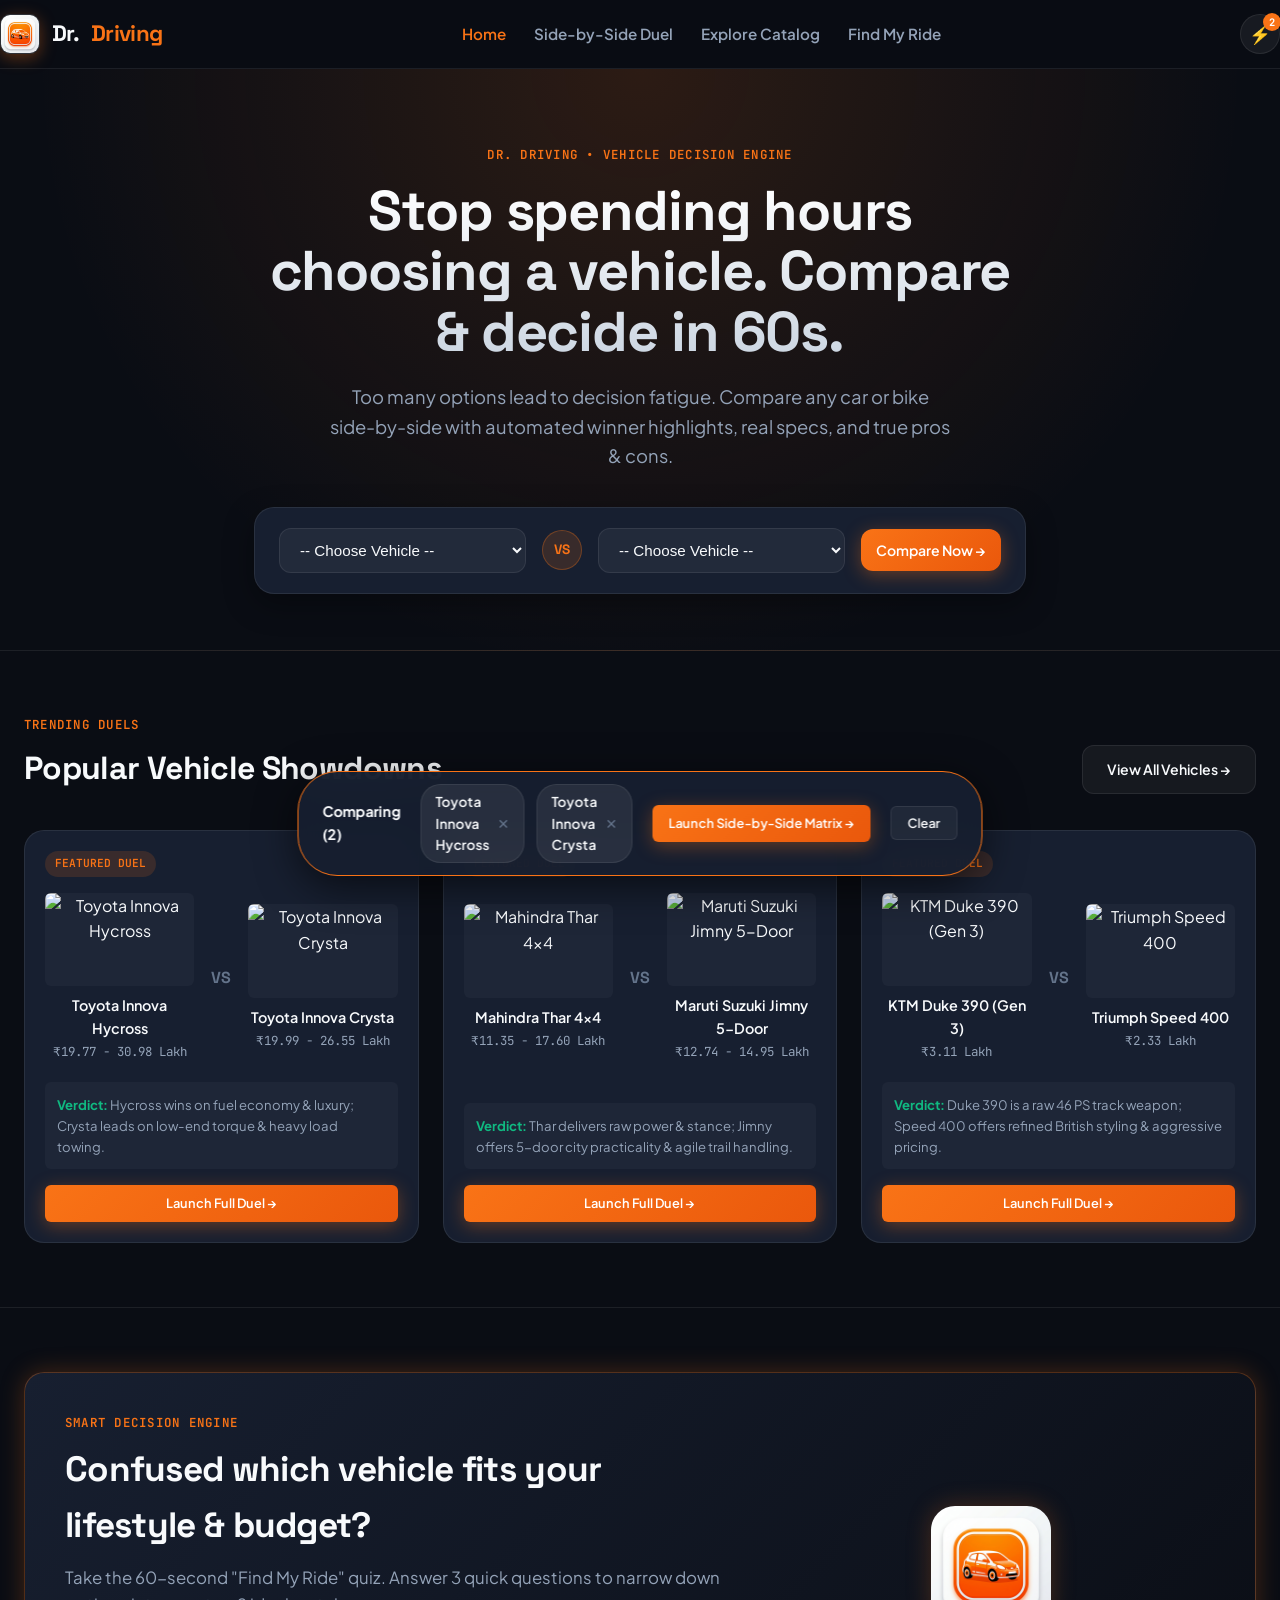
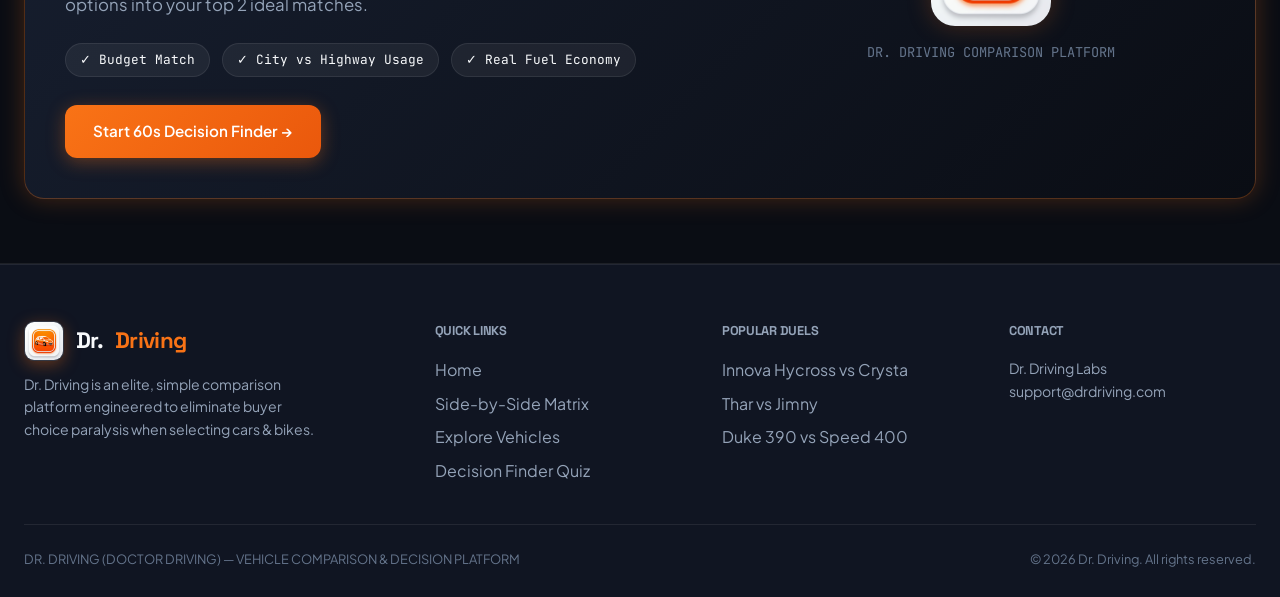
==== index.html @ 9f6557bc "added a readme file" ====
<!DOCTYPE html>
<html lang="en">
<head>
<meta charset="UTF-8">
<meta name="viewport" content="width=device-width, initial-scale=1.0">
<title>Dr. Driving — Compare Vehicles & Decide Instantly</title>
<meta name="description" content="Dr. Driving (Doctor Driving) - Side-by-side vehicle comparison engine. Compare cars and bikes with real specs, features, pros & cons, and winner highlights.">
<link rel="stylesheet" href="styles.css">
</head>
<body>

<header class="site-nav">
  <div class="wrap nav-inner">
    <a href="index.html" class="logo">
      <img src="logo.jpg" class="logo-img" alt="Dr. Driving Logo">
      Dr.<span>Driving</span>
    </a>
    <nav class="nav-links">
      <a href="index.html" class="active">Home</a>
      <a href="compare.html">Side-by-Side Duel</a>
      <a href="vehicles.html">Explore Catalog</a>
      <a href="quiz.html">Find My Ride</a>
    </nav>
    <div class="nav-tools">
      <button class="icon-btn" onclick="window.location.href='compare.html'" title="Compare Dock">
        ⚡
        <span class="compare-badge" data-compare-count>0</span>
      </button>
    </div>
  </div>
</header>

<section class="hero-sec">
  <div class="wrap hero-content">
    <span class="eyebrow">Dr. Driving • Vehicle Decision Engine</span>
    <h1 class="hero-title">Stop spending hours choosing a vehicle. Compare & decide in 60s.</h1>
    <p class="hero-desc">Too many options lead to decision fatigue. Compare any car or bike side-by-side with automated winner highlights, real specs, and true pros & cons.</p>
    
    <!-- Quick Versus Selector Bar -->
    <div class="quick-vs-bar">
      <div>
        <select id="quickV1" class="quick-vs-select"></select>
      </div>
      <div class="vs-badge">VS</div>
      <div>
        <select id="quickV2" class="quick-vs-select"></select>
      </div>
      <button class="btn primary" onclick="launchQuickVs()">Compare Now →</button>
    </div>
  </div>
</section>

<!-- FEATURED SHOWDOWNS -->
<section>
  <div class="wrap">
    <div class="sec-head">
      <div>
        <span class="eyebrow">Trending Duels</span>
        <h2 class="sec-title">Popular Vehicle Showdowns</h2>
      </div>
      <a href="vehicles.html" class="btn">View All Vehicles →</a>
    </div>
    <div class="showdown-grid" id="featuredShowdowns"></div>
  </div>
</section>

<!-- DECISION FINDER QUIZ TEASER -->
<section>
  <div class="wrap">
    <div class="quiz-teaser-card">
      <div>
        <span class="eyebrow" style="color:var(--primary)">Smart Decision Engine</span>
        <h2>Confused which vehicle fits your lifestyle & budget?</h2>
        <p>Take the 60-second "Find My Ride" quiz. Answer 3 quick questions to narrow down options into your top 2 ideal matches.</p>
        <div class="quiz-badge-row">
          <span class="quiz-pill">✓ Budget Match</span>
          <span class="quiz-pill">✓ City vs Highway Usage</span>
          <span class="quiz-pill">✓ Real Fuel Economy</span>
        </div>
        <a href="quiz.html" class="btn primary" style="padding:14px 28px;font-size:0.95rem;">Start 60s Decision Finder →</a>
      </div>
      <div style="text-align:center;">
        <img src="logo.jpg" style="width:120px;height:120px;border-radius:24px;margin:0 auto 16px;box-shadow:var(--shadow-glow);">
        <div class="mono" style="color:var(--text-dim);font-size:0.85rem;">DR. DRIVING COMPARISON PLATFORM</div>
      </div>
    </div>
  </div>
</section>

<!-- FLOATING DOCK -->
<div class="floating-compare-dock" id="floatingDock">
  <div style="font-weight:700;font-size:0.9rem;">Comparing (<span data-compare-count>0</span>)</div>
  <div class="dock-items-row" id="dockItemsRow"></div>
  <a href="compare.html" class="btn primary small">Launch Side-by-Side Matrix →</a>
  <button class="btn small" onclick="clearCompareList()">Clear</button>
</div>

<!-- VEHICLE MODAL -->
<div class="overlay" id="modalOverlay" onclick="closeVehicleModal()"></div>
<div class="modal-card" id="modalCard"></div>

<footer class="site-footer">
  <div class="wrap">
    <div class="footer-grid">
      <div>
        <div class="logo" style="margin-bottom:12px;">
          <img src="logo.jpg" class="logo-img" alt="Dr. Driving Logo">
          Dr.<span>Driving</span>
        </div>
        <p style="color:var(--text-muted);font-size:0.88rem;max-width:300px;">Dr. Driving is an elite, simple comparison platform engineered to eliminate buyer choice paralysis when selecting cars & bikes.</p>
      </div>
      <div>
        <h4 style="color:var(--text-muted);font-size:0.8rem;text-transform:uppercase;margin-bottom:16px;">Quick Links</h4>
        <a href="index.html" style="display:block;margin-bottom:8px;color:var(--text-muted);">Home</a>
        <a href="compare.html" style="display:block;margin-bottom:8px;color:var(--text-muted);">Side-by-Side Matrix</a>
        <a href="vehicles.html" style="display:block;margin-bottom:8px;color:var(--text-muted);">Explore Vehicles</a>
        <a href="quiz.html" style="display:block;color:var(--text-muted);">Decision Finder Quiz</a>
      </div>
      <div>
        <h4 style="color:var(--text-muted);font-size:0.8rem;text-transform:uppercase;margin-bottom:16px;">Popular Duels</h4>
        <a href="compare.html?v1=innova-hycross&v2=innova-crysta" style="display:block;margin-bottom:8px;color:var(--text-muted);">Innova Hycross vs Crysta</a>
        <a href="compare.html?v1=mahindra-thar&v2=suzuki-jimny" style="display:block;margin-bottom:8px;color:var(--text-muted);">Thar vs Jimny</a>
        <a href="compare.html?v1=ktm-duke-390&v2=triumph-speed-400" style="display:block;color:var(--text-muted);">Duke 390 vs Speed 400</a>
      </div>
      <div>
        <h4 style="color:var(--text-muted);font-size:0.8rem;text-transform:uppercase;margin-bottom:16px;">Contact</h4>
        <p style="color:var(--text-muted);font-size:0.88rem;">Dr. Driving Labs<br>support@drdriving.com</p>
      </div>
    </div>
    <div class="footer-bottom">
      <span>DR. DRIVING (DOCTOR DRIVING) — VEHICLE COMPARISON & DECISION PLATFORM</span>
      <span>© 2026 Dr. Driving. All rights reserved.</span>
    </div>
  </div>
</footer>

<script src="script.js"></script>
</body>
</html>
---- styles.css ----
@import url('https://fonts.googleapis.com/css2?family=Plus+Jakarta+Sans:wght@400;500;600;700;800&family=Space+Grotesk:wght@500;600;700;800&family=JetBrains+Mono:wght@400;500;600&display=swap');

:root {
  --bg-main: #0a0d14;
  --bg-surface: #101522;
  --bg-card: #171f30;
  --bg-card-hover: #1f2a40;
  --border-color: rgba(255, 255, 255, 0.08);
  --border-active: #f97316;
  
  --text-main: #f8fafc;
  --text-muted: #94a3b8;
  --text-dim: #64748b;
  
  --primary: #f97316;
  --primary-gradient: linear-gradient(135deg, #f97316 0%, #ea580c 100%);
  --accent-cyan: #38bdf8;
  --winner-green: #10b981;
  --winner-bg: rgba(16, 185, 129, 0.12);
  --winner-border: rgba(16, 185, 129, 0.35);
  --loser-red: #ef4444;
  --loser-bg: rgba(239, 68, 68, 0.08);
  --amber: #f59e0b;
  
  --radius-sm: 6px;
  --radius-md: 12px;
  --radius-lg: 20px;
  --shadow-glow: 0 0 25px rgba(249, 115, 22, 0.25);
  --shadow-card: 0 10px 30px rgba(0, 0, 0, 0.35);
}

* { box-sizing: border-box; margin: 0; padding: 0; }
html { scroll-behavior: smooth; }
body {
  background: var(--bg-main);
  color: var(--text-main);
  font-family: 'Plus Jakarta Sans', sans-serif;
  line-height: 1.6;
  -webkit-font-smoothing: antialiased;
  min-height: 100vh;
}

h1, h2, h3, h4, .brand-font {
  font-family: 'Space Grotesk', sans-serif;
  letter-spacing: -0.02em;
}

a { color: inherit; text-decoration: none; }
img { max-width: 100%; height: auto; display: block; }
button { font-family: inherit; cursor: pointer; border: none; outline: none; }

.wrap { max-width: 1280px; margin: 0 auto; padding: 0 24px; }
.mono { font-family: 'JetBrains Mono', monospace; }
.eyebrow {
  color: var(--primary);
  font-family: 'JetBrains Mono', monospace;
  font-size: 0.78rem;
  letter-spacing: 0.1em;
  text-transform: uppercase;
  font-weight: 600;
  display: block;
  margin-bottom: 8px;
}

/* ---------- SITE HEADER ---------- */
header.site-nav {
  position: sticky; top: 0; z-index: 100;
  background: rgba(10, 13, 20, 0.88);
  backdrop-filter: blur(16px);
  border-bottom: 1px solid var(--border-color);
}
.nav-inner {
  display: flex; align-items: center; justify-content: space-between;
  padding: 14px 0; gap: 20px;
}
.logo {
  font-family: 'Space Grotesk', sans-serif;
  font-size: 1.4rem; font-weight: 800; letter-spacing: -0.03em;
  display: flex; align-items: center; gap: 12px;
}
.logo-img {
  width: 40px; height: 40px; border-radius: 10px;
  object-fit: cover; box-shadow: 0 4px 16px rgba(249, 115, 22, 0.35);
  border: 1px solid rgba(255, 255, 255, 0.15);
  transition: transform 0.2s ease;
}
.logo:hover .logo-img { transform: scale(1.06) rotate(-2deg); }
.logo span { color: var(--primary); }

.nav-links { display: flex; gap: 28px; font-weight: 600; font-size: 0.95rem; }
.nav-links a { color: var(--text-muted); transition: all 0.2s; padding: 6px 0; }
.nav-links a:hover, .nav-links a.active { color: var(--text-main); }
.nav-links a.active { border-bottom: 2.5 solid var(--primary); color: var(--primary); }

.nav-tools { display: flex; align-items: center; gap: 14px; }

.icon-btn {
  background: rgba(255, 255, 255, 0.06); border: 1px solid var(--border-color);
  color: var(--text-main); width: 40px; height: 40px; border-radius: 50%;
  display: flex; align-items: center; justify-content: center;
  transition: all 0.2s; position: relative; font-size: 1.1rem;
}
.icon-btn:hover { background: rgba(255, 255, 255, 0.12); border-color: var(--primary); }

.compare-badge {
  position: absolute; top: -2px; right: -2px;
  background: var(--primary); color: #fff;
  font-family: 'JetBrains Mono', monospace; font-size: 0.65rem; font-weight: 700;
  width: 18px; height: 18px; border-radius: 50%;
  display: flex; align-items: center; justify-content: center;
}

/* ---------- BUTTONS ---------- */
.btn {
  display: inline-flex; align-items: center; justify-content: center; gap: 8px;
  font-family: 'Plus Jakarta Sans', sans-serif; font-size: 0.88rem; font-weight: 600;
  padding: 12px 24px; border-radius: var(--radius-md); border: 1px solid var(--border-color);
  background: rgba(255, 255, 255, 0.05); color: var(--text-main);
  transition: all 0.2s ease; cursor: pointer; white-space: nowrap;
}
.btn:hover { background: rgba(255, 255, 255, 0.12); border-color: rgba(255, 255, 255, 0.2); }
.btn.primary {
  background: var(--primary-gradient); border: none; color: #fff;
  box-shadow: 0 4px 18px rgba(249, 115, 22, 0.35);
}
.btn.primary:hover { transform: translateY(-2px); box-shadow: 0 8px 25px rgba(249, 115, 22, 0.5); }
.btn.small { padding: 8px 16px; font-size: 0.8rem; border-radius: var(--radius-sm); }
.btn.full { width: 100%; }

/* ---------- HERO SECTION ---------- */
.hero-sec {
  position: relative; padding: 76px 0 56px; overflow: hidden;
  background: radial-gradient(circle at 50% 0%, rgba(249, 115, 22, 0.14) 0%, rgba(10, 13, 20, 0) 70%);
  border-bottom: 1px solid var(--border-color);
}
.hero-content { max-width: 820px; margin: 0 auto; text-align: center; position: relative; z-index: 2; }
.hero-title {
  font-size: 3.5rem; font-weight: 800; line-height: 1.08; margin: 16px 0 20px;
  background: linear-gradient(180deg, #ffffff 0%, #cbd5e1 100%);
  -webkit-background-clip: text; -webkit-text-fill-color: transparent;
}
.hero-desc { color: var(--text-muted); font-size: 1.15rem; max-width: 620px; margin: 0 auto 36px; }

/* Quick Versus Bar */
.quick-vs-bar {
  background: var(--bg-card); border: 1px solid var(--border-color);
  border-radius: var(--radius-lg); padding: 20px 24px;
  box-shadow: var(--shadow-card); max-width: 900px; margin: 0 auto;
  display: grid; grid-template-columns: 1fr 40px 1fr 140px; gap: 16px; align-items: center;
}
.quick-vs-select {
  background: rgba(255, 255, 255, 0.05); border: 1px solid var(--border-color);
  color: var(--text-main); padding: 12px 16px; border-radius: var(--radius-md);
  font-size: 0.95rem; outline: none; width: 100%; cursor: pointer;
}
.quick-vs-select option { background: var(--bg-surface); color: var(--text-main); }
.vs-badge {
  width: 40px; height: 40px; background: rgba(249, 115, 22, 0.15);
  border: 1px solid rgba(249, 115, 22, 0.3); color: var(--primary);
  border-radius: 50%; font-family: 'Space Grotesk', sans-serif;
  font-weight: 800; font-size: 0.85rem; display: flex; align-items: center; justify-content: center;
  margin: 0 auto;
}

/* ---------- FEATURED SHOWDOWNS / CAROUSEL ---------- */
section { padding: 64px 0; border-bottom: 1px solid var(--border-color); }
.sec-head { display: flex; justify-content: space-between; align-items: flex-end; margin-bottom: 36px; gap: 20px; flex-wrap: wrap; }
.sec-title { font-size: 2rem; font-weight: 700; }
.sec-desc { color: var(--text-muted); font-size: 0.95rem; max-width: 480px; }

.showdown-grid { display: grid; grid-template-columns: repeat(3, 1fr); gap: 24px; }
.showdown-card {
  background: var(--bg-card); border: 1px solid var(--border-color);
  border-radius: var(--radius-lg); padding: 20px; transition: all 0.25s ease;
  display: flex; flex-direction: column; position: relative; overflow: hidden;
}
.showdown-card:hover {
  transform: translateY(-4px); border-color: rgba(249, 115, 22, 0.4);
  box-shadow: var(--shadow-glow);
}
.showdown-tag {
  align-self: flex-start; background: rgba(249, 115, 22, 0.15); color: var(--primary);
  font-family: 'JetBrains Mono', monospace; font-size: 0.7rem; font-weight: 600;
  padding: 4px 10px; border-radius: 20px; text-transform: uppercase; margin-bottom: 16px;
}
.vs-preview-row { display: grid; grid-template-columns: 1fr 30px 1fr; gap: 12px; align-items: center; margin-bottom: 20px; }
.vs-item { text-align: center; }
.vs-img {
  aspect-ratio: 16/10; border-radius: var(--radius-sm); overflow: hidden;
  background: rgba(255, 255, 255, 0.03); margin-bottom: 8px;
  display: flex; align-items: center; justify-content: center;
}
.vs-img img { width: 100%; height: 100%; object-fit: cover; }
.vs-item-name { font-weight: 600; font-size: 0.9rem; margin-bottom: 2px; }
.vs-item-price { font-family: 'JetBrains Mono', monospace; font-size: 0.78rem; color: var(--text-muted); }
.vs-divider { color: var(--text-dim); font-family: 'Space Grotesk', sans-serif; font-weight: 700; text-align: center; }

.showdown-verdict {
  background: rgba(255, 255, 255, 0.03); border-radius: var(--radius-sm);
  padding: 12px; font-size: 0.82rem; color: var(--text-muted); margin-top: auto; margin-bottom: 16px;
}
.showdown-verdict strong { color: var(--winner-green); }

/* ---------- DECISION FINDER QUIZ CARD ---------- */
.quiz-teaser-card {
  background: linear-gradient(135deg, #171f30 0%, #0a0d14 100%);
  border: 1px solid rgba(249, 115, 22, 0.3); border-radius: var(--radius-lg);
  padding: 40px; display: grid; grid-template-columns: 1.2fr 0.8fr; gap: 32px; align-items: center;
  box-shadow: var(--shadow-glow);
}
.quiz-teaser-card h2 { font-size: 2.2rem; margin-bottom: 12px; }
.quiz-teaser-card p { color: var(--text-muted); font-size: 1.05rem; margin-bottom: 24px; }
.quiz-badge-row { display: flex; gap: 12px; flex-wrap: wrap; margin-bottom: 28px; }
.quiz-pill {
  background: rgba(255, 255, 255, 0.06); border: 1px solid var(--border-color);
  padding: 6px 14px; border-radius: 20px; font-size: 0.8rem; font-family: 'JetBrains Mono', monospace;
}

/* ---------- CATALOG / VEHICLES PAGE ---------- */
.catalog-layout { display: grid; grid-template-columns: 260px 1fr; gap: 36px; align-items: start; }
.filters-sidebar {
  background: var(--bg-card); border: 1px solid var(--border-color);
  border-radius: var(--radius-lg); padding: 24px; position: sticky; top: 90px;
}
.filter-group { margin-bottom: 24px; }
.filter-group h4 {
  font-size: 0.82rem; text-transform: uppercase; letter-spacing: 0.08em;
  font-family: 'JetBrains Mono', monospace; color: var(--text-muted); margin-bottom: 12px;
}
.filter-option { display: flex; align-items: center; gap: 10px; font-size: 0.9rem; margin-bottom: 10px; cursor: pointer; color: var(--text-muted); }
.filter-option:hover { color: var(--text-main); }
.filter-option input[type="checkbox"], .filter-option input[type="radio"] { accent-color: var(--primary); }

.filter-input {
  width: 100%; background: rgba(255, 255, 255, 0.05); border: 1px solid var(--border-color);
  color: var(--text-main); padding: 10px 12px; border-radius: var(--radius-sm);
  font-size: 0.88rem; outline: none;
}
.filter-input:focus { border-color: var(--primary); }

.vehicle-grid { display: grid; grid-template-columns: repeat(3, 1fr); gap: 24px; }
.vehicle-card {
  background: var(--bg-card); border: 1px solid var(--border-color);
  border-radius: var(--radius-lg); overflow: hidden; display: flex; flex-direction: column;
  transition: all 0.25s ease; position: relative; cursor: pointer;
}
.vehicle-card:hover { transform: translateY(-4px); border-color: rgba(249, 115, 22, 0.4); box-shadow: var(--shadow-glow); }

.vehicle-media { aspect-ratio: 16/10; position: relative; background: #000; overflow: hidden; }
.vehicle-media img { width: 100%; height: 100%; object-fit: cover; transition: transform 0.3s ease; }
.vehicle-card:hover .vehicle-media img { transform: scale(1.05); }

.vehicle-category-chip {
  position: absolute; top: 12px; left: 12px;
  background: rgba(10, 13, 20, 0.88); backdrop-filter: blur(8px);
  color: var(--primary); font-family: 'JetBrains Mono', monospace; font-size: 0.68rem;
  padding: 4px 10px; border-radius: 4px; font-weight: 600; text-transform: uppercase;
}
.vehicle-body { padding: 20px; display: flex; flex-direction: column; gap: 10px; flex: 1; }
.vehicle-title { font-size: 1.15rem; font-weight: 600; }
.vehicle-price { font-family: 'JetBrains Mono', monospace; font-size: 1.1rem; font-weight: 700; color: var(--primary); }

.vehicle-specs-row {
  display: grid; grid-template-columns: repeat(3, 1fr); gap: 8px;
  background: rgba(255, 255, 255, 0.03); padding: 10px; border-radius: var(--radius-sm);
  margin-top: 4px; font-size: 0.75rem; text-align: center;
}
.spec-pill-label { color: var(--text-dim); display: block; font-size: 0.68rem; }
.spec-pill-val { font-weight: 600; color: var(--text-main); }

.vehicle-actions { display: flex; gap: 10px; margin-top: auto; padding-top: 12px; }

/* ---------- COMPARISON MATRIX PAGE (`compare.html`) ---------- */
.compare-selectors-bar {
  background: var(--bg-card); border: 1px solid var(--border-color);
  border-radius: var(--radius-lg); padding: 24px; margin-bottom: 32px;
}
.selectors-grid { display: grid; grid-template-columns: 1fr 1fr 1fr; gap: 20px; }
.selector-box label { display: block; font-family: 'JetBrains Mono', monospace; font-size: 0.78rem; color: var(--primary); margin-bottom: 8px; }

.compare-matrix-table {
  width: 100%; border-collapse: separate; border-spacing: 0;
  border: 1px solid var(--border-color); border-radius: var(--radius-lg); overflow: hidden;
  background: var(--bg-card);
}
.compare-matrix-table th, .compare-matrix-table td {
  padding: 16px 20px; border-bottom: 1px solid var(--border-color); border-right: 1px solid var(--border-color);
  vertical-align: top; text-align: left;
}
.compare-matrix-table th:last-child, .compare-matrix-table td:last-child { border-right: none; }
.compare-matrix-table tr:last-child td { border-bottom: none; }

.table-sec-header {
  background: rgba(249, 115, 22, 0.08); font-family: 'Space Grotesk', sans-serif;
  font-size: 1.05rem; font-weight: 700; color: var(--primary); text-transform: uppercase;
  letter-spacing: 0.05em; padding: 14px 20px !important;
}

.sticky-header-row th {
  position: sticky; top: 72px; z-index: 10;
  background: #182236; backdrop-filter: blur(10px);
}
.v-header-card { text-align: center; }
.v-header-img { width: 100%; height: 140px; object-fit: cover; border-radius: var(--radius-md); margin-bottom: 12px; }
.v-header-title { font-size: 1.25rem; font-weight: 700; margin-bottom: 4px; }
.v-header-price { font-family: 'JetBrains Mono', monospace; color: var(--primary); font-weight: 700; font-size: 1.1rem; }
.verdict-chip {
  display: inline-block; background: var(--winner-bg); color: var(--winner-green);
  border: 1px solid var(--winner-border); font-size: 0.72rem; font-weight: 700;
  padding: 4px 10px; border-radius: 20px; margin-top: 8px; text-transform: uppercase;
}

/* Winner & Loser cells */
td.is-winner { background: var(--winner-bg); color: var(--winner-green); font-weight: 700; }
td.is-winner::after { content: " ★ BEST"; font-size: 0.65rem; color: var(--winner-green); margin-left: 6px; }

.pros-list, .cons-list { list-style: none; padding: 0; font-size: 0.85rem; }
.pros-list li { color: var(--winner-green); margin-bottom: 6px; }
.pros-list li::before { content: "✓ "; font-weight: 800; }
.cons-list li { color: var(--loser-red); margin-bottom: 6px; }
.cons-list li::before { content: "✕ "; font-weight: 800; }

/* ---------- FLOATING COMPARE DOCK ---------- */
.floating-compare-dock {
  position: fixed; bottom: 24px; left: 50%; transform: translateX(-50%) translateY(120%);
  background: rgba(23, 31, 48, 0.95); backdrop-filter: blur(16px);
  border: 1px solid var(--primary); border-radius: 40px; padding: 12px 24px;
  box-shadow: 0 10px 40px rgba(0, 0, 0, 0.6); z-index: 180;
  display: flex; align-items: center; gap: 20px; transition: transform 0.3s ease;
}
.floating-compare-dock.open { transform: translateX(-50%) translateY(0); }
.dock-items-row { display: flex; align-items: center; gap: 12px; }
.dock-item-pill {
  background: rgba(255, 255, 255, 0.08); border: 1px solid var(--border-color);
  padding: 6px 14px; border-radius: 20px; font-size: 0.85rem; font-weight: 600;
  display: flex; align-items: center; gap: 8px;
}
.dock-item-pill button { background: none; color: var(--text-dim); font-size: 0.9rem; }
.dock-item-pill button:hover { color: var(--loser-red); }

/* ---------- QUIZ INTERACTIVE SHELL ---------- */
.quiz-container { max-width: 720px; margin: 60px auto; padding: 0 24px; }
.quiz-card {
  background: var(--bg-card); border: 1px solid var(--border-color);
  border-radius: var(--radius-lg); padding: 40px; box-shadow: var(--shadow-card);
}
.quiz-progress-track { height: 4px; background: rgba(255, 255, 255, 0.08); border-radius: 2px; margin-bottom: 36px; overflow: hidden; }
.quiz-progress-fill { height: 100%; background: var(--primary-gradient); width: 25%; transition: width 0.3s ease; }

.quiz-step { display: none; }
.quiz-step.active { display: block; }
.quiz-question { font-size: 1.8rem; font-weight: 700; margin-bottom: 24px; }

.options-grid { display: grid; grid-template-columns: 1fr 1fr; gap: 14px; margin-bottom: 36px; }
.quiz-opt-btn {
  background: rgba(255, 255, 255, 0.03); border: 1px solid var(--border-color);
  border-radius: var(--radius-md); padding: 20px; text-align: left;
  transition: all 0.2s ease; cursor: pointer; color: var(--text-main);
}
.quiz-opt-btn:hover { border-color: var(--primary); background: rgba(249, 115, 22, 0.05); }
.quiz-opt-btn.selected { border-color: var(--primary); background: rgba(249, 115, 22, 0.15); box-shadow: var(--shadow-glow); }
.quiz-opt-title { font-weight: 700; font-size: 1.05rem; margin-bottom: 4px; display: block; }
.quiz-opt-sub { font-size: 0.82rem; color: var(--text-muted); }

/* ---------- MODAL & DRAWER ---------- */
.overlay {
  position: fixed; inset: 0; background: rgba(10, 13, 20, 0.7); backdrop-filter: blur(6px);
  opacity: 0; pointer-events: none; transition: opacity 0.25s ease; z-index: 200;
}
.overlay.open { opacity: 1; pointer-events: auto; }

.modal-card {
  position: fixed; top: 50%; left: 50%; transform: translate(-50%, -50%) scale(0.95);
  width: 90%; max-width: 760px; max-height: 90vh; overflow-y: auto;
  background: var(--bg-card); border: 1px solid var(--border-color);
  border-radius: var(--radius-lg); padding: 36px; box-shadow: var(--shadow-card);
  opacity: 0; pointer-events: none; transition: all 0.25s ease; z-index: 201;
}
.modal-card.open { transform: translate(-50%, -50%) scale(1); opacity: 1; pointer-events: auto; }
.modal-close { position: absolute; top: 20px; right: 20px; background: rgba(255,255,255,0.06); color: var(--text-main); width: 32px; height: 32px; border-radius: 50%; font-size: 1rem; }

/* TOAST */
.toast-container { position: fixed; bottom: 24px; right: 24px; z-index: 300; display: flex; flex-direction: column; gap: 10px; pointer-events: none; }
.toast {
  background: var(--bg-surface); border: 1px solid var(--primary); color: var(--text-main);
  padding: 12px 20px; border-radius: var(--radius-md); font-family: 'JetBrains Mono', monospace; font-size: 0.82rem;
  box-shadow: var(--shadow-glow); display: flex; align-items: center; gap: 10px; animation: toastIn 0.3s ease;
}
@keyframes toastIn { from { opacity: 0; transform: translateY(12px); } to { opacity: 1; transform: translateY(0); } }

/* FOOTER */
footer.site-footer { background: var(--bg-surface); border-top: 1px solid var(--border-color); padding: 56px 0 28px; }
.footer-grid { display: grid; grid-template-columns: 1.5fr 1fr 1fr 1fr; gap: 40px; margin-bottom: 40px; }
.footer-bottom { border-top: 1px solid var(--border-color); padding-top: 24px; display: flex; justify-content: space-between; font-size: 0.8rem; color: var(--text-dim); }

/* RESPONSIVE */
.mobile-menu-btn { display: none; }
@media (max-width: 992px) {
  .hero-title { font-size: 2.5rem; }
  .quick-vs-bar { grid-template-columns: 1fr; text-align: center; }
  .vs-badge { margin: 8px auto; }
  .showdown-grid, .vehicle-grid { grid-template-columns: repeat(2, 1fr); }
  .catalog-layout { grid-template-columns: 1fr; }
  .quiz-teaser-card { grid-template-columns: 1fr; }
  .selectors-grid { grid-template-columns: 1fr; }
  .nav-links { display: none; }
  .mobile-menu-btn { display: flex; }
}

@media (max-width: 640px) {
  .showdown-grid, .vehicle-grid { grid-template-columns: 1fr; }
  .options-grid { grid-template-columns: 1fr; }
  .compare-matrix-table { display: block; overflow-x: auto; }
}
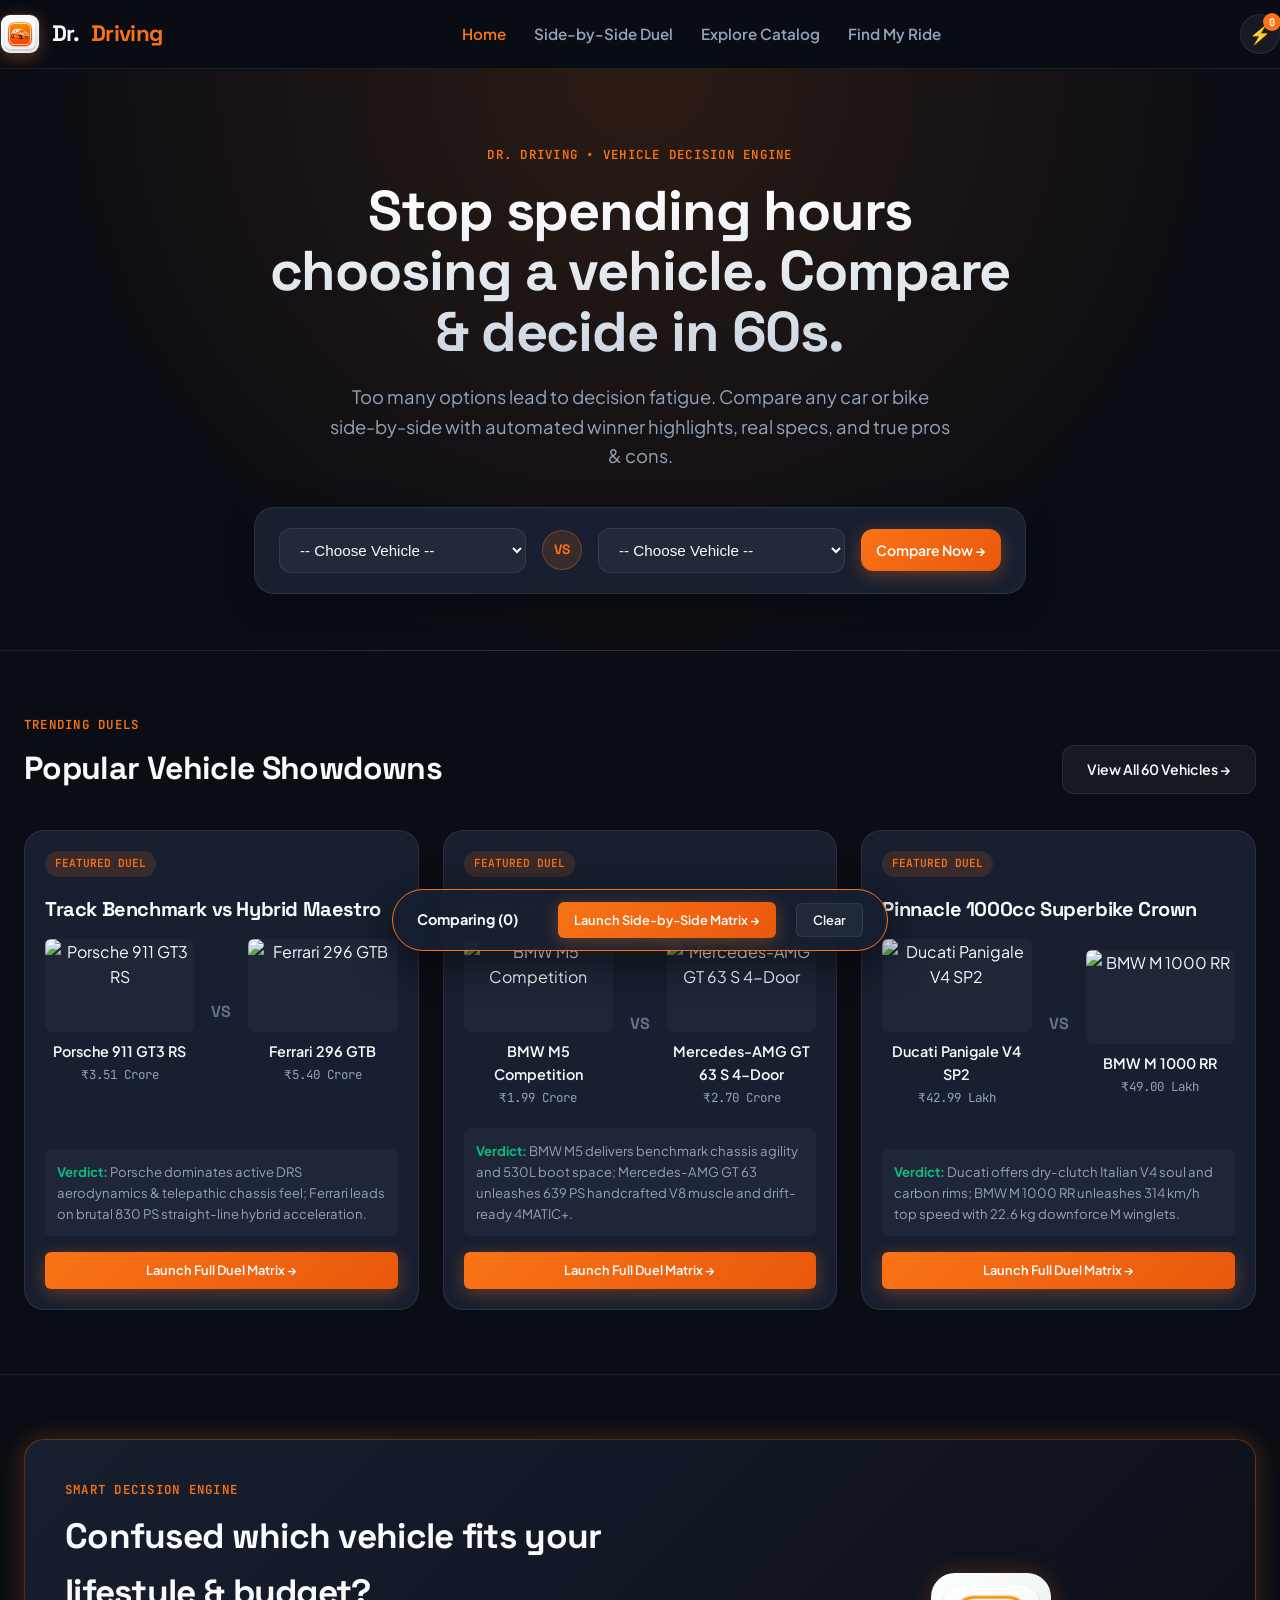
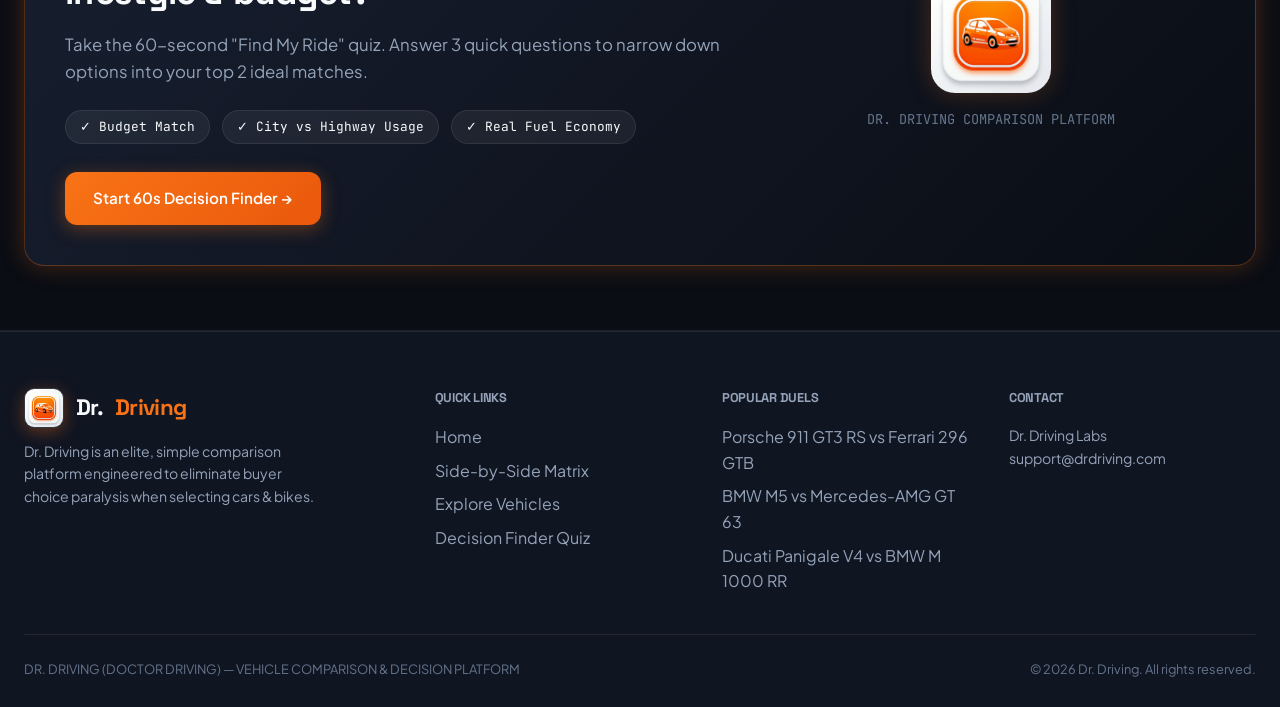
==== commit ebe58cf6: "dummy data added" ====
--- a/index.html
+++ b/index.html
@@ -58,7 +58,7 @@
         <span class="eyebrow">Trending Duels</span>
         <h2 class="sec-title">Popular Vehicle Showdowns</h2>
       </div>
-      <a href="vehicles.html" class="btn">View All Vehicles →</a>
+      <a href="vehicles.html" class="btn">View All 60 Vehicles →</a>
     </div>
     <div class="showdown-grid" id="featuredShowdowns"></div>
   </div>
@@ -118,9 +118,9 @@
       </div>
       <div>
         <h4 style="color:var(--text-muted);font-size:0.8rem;text-transform:uppercase;margin-bottom:16px;">Popular Duels</h4>
-        <a href="compare.html?v1=innova-hycross&v2=innova-crysta" style="display:block;margin-bottom:8px;color:var(--text-muted);">Innova Hycross vs Crysta</a>
-        <a href="compare.html?v1=mahindra-thar&v2=suzuki-jimny" style="display:block;margin-bottom:8px;color:var(--text-muted);">Thar vs Jimny</a>
-        <a href="compare.html?v1=ktm-duke-390&v2=triumph-speed-400" style="display:block;color:var(--text-muted);">Duke 390 vs Speed 400</a>
+        <a href="compare.html?v1=porsche-911-gt3-rs&v2=ferrari-296-gtb" style="display:block;margin-bottom:8px;color:var(--text-muted);">Porsche 911 GT3 RS vs Ferrari 296 GTB</a>
+        <a href="compare.html?v1=bmw-m5-competition&v2=mercedes-amg-gt-63" style="display:block;margin-bottom:8px;color:var(--text-muted);">BMW M5 vs Mercedes-AMG GT 63</a>
+        <a href="compare.html?v1=ducati-panigale-v4-sp2&v2=bmw-m-1000-rr" style="display:block;color:var(--text-muted);">Ducati Panigale V4 vs BMW M 1000 RR</a>
       </div>
       <div>
         <h4 style="color:var(--text-muted);font-size:0.8rem;text-transform:uppercase;margin-bottom:16px;">Contact</h4>
@@ -134,6 +134,7 @@
   </div>
 </footer>
 
+<script src="vehicles-data.js"></script>
 <script src="script.js"></script>
 </body>
 </html>
--- a/styles.css
+++ b/styles.css
@@ -412,3 +412,97 @@
   .options-grid { grid-template-columns: 1fr; }
   .compare-matrix-table { display: block; overflow-x: auto; }
 }
+
+/* DEMO DISCLAIMER BANNER */
+.demo-disclaimer-banner {
+  background: rgba(249, 115, 22, 0.08);
+  border: 1px solid rgba(249, 115, 22, 0.25);
+  border-radius: var(--radius-md);
+  padding: 12px 18px;
+  font-size: 0.85rem;
+  color: var(--text-muted);
+  display: flex;
+  align-items: center;
+  gap: 12px;
+  margin-bottom: 24px;
+}
+.demo-disclaimer-banner strong {
+  color: var(--primary);
+  font-family: 'JetBrains Mono', monospace;
+}
+
+/* MODAL ENHANCEMENTS */
+.modal-spec-grid {
+  display: grid;
+  grid-template-columns: repeat(2, 1fr);
+  gap: 10px;
+  margin-bottom: 20px;
+}
+@media (max-width: 600px) {
+  .modal-spec-grid { grid-template-columns: 1fr; }
+}
+.modal-spec-item {
+  background: rgba(255, 255, 255, 0.03);
+  border: 1px solid var(--border-color);
+  border-radius: var(--radius-sm);
+  padding: 10px 14px;
+}
+.modal-spec-label {
+  font-family: 'JetBrains Mono', monospace;
+  font-size: 0.72rem;
+  color: var(--text-dim);
+  text-transform: uppercase;
+  display: block;
+  margin-bottom: 2px;
+}
+.modal-spec-value {
+  font-weight: 700;
+  font-size: 0.92rem;
+  color: var(--text-main);
+}
+.modal-colors-row {
+  display: flex;
+  flex-wrap: wrap;
+  gap: 8px;
+  margin-bottom: 20px;
+}
+.color-chip {
+  background: rgba(255, 255, 255, 0.06);
+  border: 1px solid var(--border-color);
+  border-radius: 20px;
+  padding: 4px 12px;
+  font-size: 0.78rem;
+  color: var(--text-muted);
+}
+.modal-demo-notice {
+  font-family: 'JetBrains Mono', monospace;
+  font-size: 0.75rem;
+  color: var(--text-dim);
+  text-align: center;
+  margin-top: 18px;
+  padding: 8px 12px;
+  background: rgba(0, 0, 0, 0.25);
+  border-radius: var(--radius-sm);
+}
+.filter-select {
+  width: 100%;
+  background: rgba(255, 255, 255, 0.04);
+  border: 1px solid var(--border-color);
+  color: var(--text-main);
+  padding: 10px 14px;
+  border-radius: var(--radius-md);
+  font-family: inherit;
+  font-size: 0.9rem;
+  outline: none;
+  transition: all 0.2s ease;
+  cursor: pointer;
+}
+.filter-select option {
+  background: #171f30;
+  color: #f8fafc;
+}
+.filter-select:focus {
+  border-color: var(--primary);
+  box-shadow: 0 0 0 2px rgba(249, 115, 22, 0.2);
+}
+
